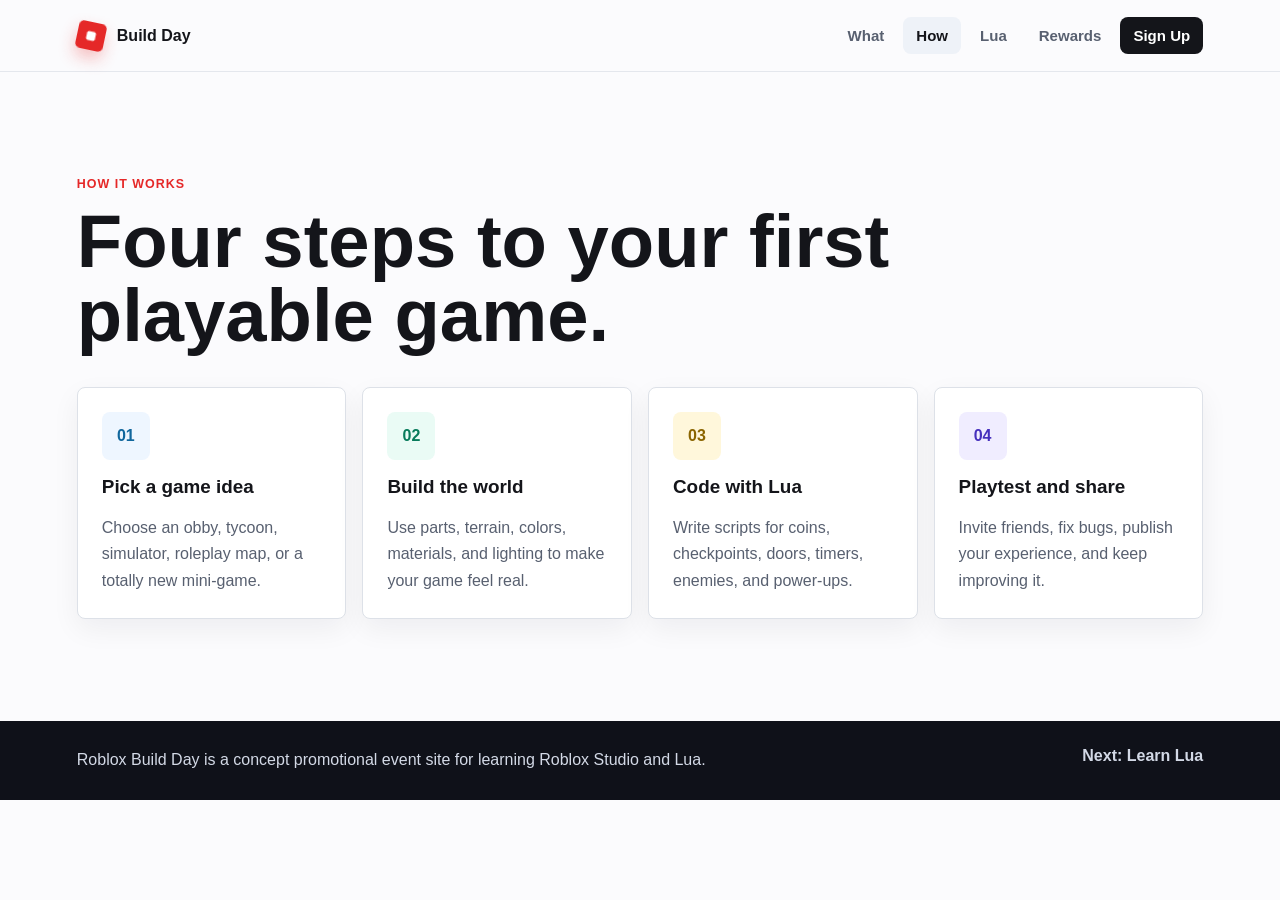
==== how.html @ 8aafc984 "Split site into multiple pages" ====
<!DOCTYPE html>
<html lang="en">
  <head>
    <meta charset="UTF-8" />
    <meta name="viewport" content="width=device-width, initial-scale=1.0" />
    <title>How It Works | Roblox Build Day</title>
    <link rel="stylesheet" href="styles.css" />
  </head>
  <body>
    <header class="site-header">
      <a class="brand" href="index.html" aria-label="Roblox Build Day home">
        <span class="brand-mark" aria-hidden="true"></span>
        <span>Build Day</span>
      </a>

      <button class="menu-toggle" type="button" aria-label="Open navigation" aria-expanded="false">
        <span></span>
        <span></span>
        <span></span>
      </button>

      <nav class="site-nav" aria-label="Main navigation">
        <a href="what.html">What</a>
        <a class="active" href="how.html">How</a>
        <a href="lua.html">Lua</a>
        <a href="rewards.html">Rewards</a>
        <a class="nav-cta" href="signup.html">Sign Up</a>
      </nav>
    </header>

    <main>
      <section class="page-hero" aria-labelledby="works-title">
        <div class="section-heading">
          <p class="eyebrow">How it works</p>
          <h1 class="page-title" id="works-title">Four steps to your first playable game.</h1>
        </div>

        <div class="steps">
          <article class="step-card">
            <span class="step-number">01</span>
            <h3>Pick a game idea</h3>
            <p>Choose an obby, tycoon, simulator, roleplay map, or a totally new mini-game.</p>
          </article>
          <article class="step-card">
            <span class="step-number">02</span>
            <h3>Build the world</h3>
            <p>Use parts, terrain, colors, materials, and lighting to make your game feel real.</p>
          </article>
          <article class="step-card">
            <span class="step-number">03</span>
            <h3>Code with Lua</h3>
            <p>Write scripts for coins, checkpoints, doors, timers, enemies, and power-ups.</p>
          </article>
          <article class="step-card">
            <span class="step-number">04</span>
            <h3>Playtest and share</h3>
            <p>Invite friends, fix bugs, publish your experience, and keep improving it.</p>
          </article>
        </div>
      </section>
    </main>

    <footer class="site-footer">
      <p>Roblox Build Day is a concept promotional event site for learning Roblox Studio and Lua.</p>
      <a href="lua.html">Next: Learn Lua</a>
    </footer>

    <script src="script.js"></script>
  </body>
</html>
---- styles.css ----
:root {
  --ink: #14151a;
  --muted: #586070;
  --paper: #fbfbfd;
  --line: #dde1e8;
  --red: #e52828;
  --red-dark: #b9141d;
  --sky: #46b9ff;
  --mint: #35d6a5;
  --gold: #ffd35a;
  --violet: #6f57ff;
  --night: #171b2b;
  --white: #ffffff;
  --shadow: 0 20px 55px rgba(20, 21, 26, 0.14);
  --kept-display-font: "Avenir Next", "Trebuchet MS", Verdana, sans-serif;
  --main-font: Optima, Candara, "Avenir Next", sans-serif;
  --code-font: Menlo, Monaco, Consolas, "Courier New", monospace;
}

* {
  box-sizing: border-box;
}

html {
  scroll-behavior: smooth;
}

body {
  margin: 0;
  background: var(--paper);
  color: var(--ink);
  font-family: var(--main-font);
}

a {
  color: inherit;
  text-decoration: none;
}

button,
input,
select,
textarea {
  font: inherit;
}

.site-header {
  position: sticky;
  top: 0;
  z-index: 20;
  display: flex;
  align-items: center;
  justify-content: space-between;
  min-height: 72px;
  padding: 0 6vw;
  background: rgba(251, 251, 253, 0.92);
  border-bottom: 1px solid rgba(221, 225, 232, 0.78);
  backdrop-filter: blur(18px);
}

.brand {
  display: inline-flex;
  align-items: center;
  gap: 12px;
  font-weight: 900;
  letter-spacing: 0;
}

.brand-mark {
  width: 28px;
  aspect-ratio: 1;
  display: inline-block;
  background: var(--red);
  transform: rotate(12deg);
  border-radius: 5px;
  position: relative;
  box-shadow: 0 8px 16px rgba(229, 40, 40, 0.28);
}

.brand-mark::after {
  content: "";
  position: absolute;
  width: 9px;
  aspect-ratio: 1;
  inset: 50%;
  transform: translate(-50%, -50%);
  background: var(--white);
  border-radius: 2px;
}

.site-nav {
  display: flex;
  align-items: center;
  gap: 6px;
}

.site-nav a {
  padding: 10px 13px;
  border-radius: 8px;
  color: var(--muted);
  font-weight: 800;
  font-size: 0.94rem;
}

.site-nav a:hover,
.site-nav a:focus-visible,
.site-nav a.active {
  background: #eef2f8;
  color: var(--ink);
  outline: none;
}

.site-nav .nav-cta,
.site-nav .nav-cta.active {
  background: var(--ink);
  color: var(--white);
}

.menu-toggle {
  display: none;
  width: 42px;
  aspect-ratio: 1;
  border: 1px solid var(--line);
  background: var(--white);
  border-radius: 8px;
  padding: 10px;
}

.menu-toggle span {
  display: block;
  height: 2px;
  background: var(--ink);
  margin: 5px 0;
}

.hero {
  min-height: calc(100vh - 120px);
  display: grid;
  grid-template-columns: minmax(0, 0.92fr) minmax(320px, 1.08fr);
  gap: clamp(28px, 5vw, 72px);
  align-items: center;
  padding: clamp(28px, 5vw, 56px) 6vw 24px;
  overflow: hidden;
  background:
    linear-gradient(90deg, rgba(255, 255, 255, 0.9), rgba(255, 255, 255, 0.35)),
    radial-gradient(circle at 85% 12%, rgba(70, 185, 255, 0.35), transparent 30%),
    radial-gradient(circle at 52% 84%, rgba(53, 214, 165, 0.24), transparent 32%),
    #f4f7fb;
}

.eyebrow {
  margin: 0 0 10px;
  color: var(--red);
  font-weight: 900;
  text-transform: uppercase;
  letter-spacing: 0.08em;
  font-size: 0.78rem;
}

h1,
h2,
h3,
p {
  overflow-wrap: anywhere;
}

h1 {
  max-width: 740px;
  margin: 0;
  font-family: var(--kept-display-font);
  font-size: clamp(3.4rem, 8vw, 7.1rem);
  line-height: 0.88;
  letter-spacing: 0;
  font-weight: 900;
}

.page-title {
  max-width: 900px;
  font-family: var(--main-font);
  font-size: clamp(2.5rem, 5.8vw, 5.6rem);
  line-height: 1;
  font-weight: 700;
}

h2 {
  margin: 0;
  font-size: clamp(2.1rem, 4.8vw, 4.9rem);
  line-height: 0.96;
  letter-spacing: 0;
}

h3 {
  margin: 0;
  font-size: 1.18rem;
  line-height: 1.18;
}

p {
  line-height: 1.65;
}

.hero-text {
  max-width: 620px;
  color: var(--muted);
  font-family: Optima, Candara, "Avenir Next", sans-serif;
  font-weight: 500;
  font-size: clamp(1.05rem, 1.7vw, 1.28rem);
  line-height: 1.7;
  margin: 24px 0 0;
}

.hero-actions {
  display: flex;
  flex-wrap: wrap;
  gap: 12px;
  margin-top: 30px;
}

.button {
  display: inline-flex;
  align-items: center;
  justify-content: center;
  min-height: 48px;
  padding: 0 20px;
  border: 0;
  border-radius: 8px;
  font-weight: 900;
  cursor: pointer;
  transition: transform 180ms ease, box-shadow 180ms ease, background 180ms ease;
}

.button:hover,
.button:focus-visible {
  transform: translateY(-2px);
  outline: none;
}

.button.primary {
  background: var(--red);
  color: var(--white);
  box-shadow: 0 14px 24px rgba(229, 40, 40, 0.28);
}

.button.primary:hover,
.button.primary:focus-visible {
  background: var(--red-dark);
}

.button.secondary {
  background: var(--white);
  color: var(--ink);
  border: 1px solid var(--line);
}

.hero-stats {
  display: grid;
  grid-template-columns: repeat(3, minmax(0, 1fr));
  gap: 10px;
  max-width: 620px;
  margin: 34px 0 0;
}

.hero-stats div {
  padding: 16px;
  background: rgba(255, 255, 255, 0.74);
  border: 1px solid rgba(221, 225, 232, 0.82);
  border-radius: 8px;
}

.hero-stats dt {
  font-family: var(--kept-display-font);
  font-weight: 900;
  font-size: 1.22rem;
}

.hero-stats dd {
  margin: 4px 0 0;
  color: var(--muted);
  font-size: 0.88rem;
}

.hero-visual {
  min-height: 460px;
  position: relative;
  border-radius: 8px;
  background: #202438;
  box-shadow: var(--shadow);
  overflow: hidden;
  border: 1px solid rgba(20, 21, 26, 0.16);
}

#buildCanvas {
  display: block;
  width: 100%;
  height: 100%;
  min-height: 460px;
}

.studio-panel {
  position: absolute;
  display: grid;
  gap: 7px;
  min-width: 130px;
  padding: 12px;
  border: 1px solid rgba(255, 255, 255, 0.14);
  border-radius: 8px;
  background: rgba(13, 16, 28, 0.78);
  color: #dce7ff;
  font-size: 0.78rem;
  box-shadow: 0 16px 35px rgba(0, 0, 0, 0.24);
}

.studio-panel span:not(.panel-title),
.studio-panel code {
  padding: 7px 8px;
  border-radius: 6px;
  background: rgba(255, 255, 255, 0.08);
}

.panel-title {
  color: var(--gold);
  font-weight: 900;
}

.panel-left {
  left: 18px;
  top: 18px;
}

.panel-right {
  right: 18px;
  bottom: 18px;
}

.section {
  padding: clamp(60px, 8vw, 108px) 6vw;
}

.page-hero {
  padding: clamp(58px, 8vw, 112px) 6vw;
}

.section-inner,
.section-heading,
.signup-layout {
  max-width: 1180px;
  margin: 0 auto;
}

.split {
  display: grid;
  grid-template-columns: minmax(0, 0.95fr) minmax(280px, 1.05fr);
  gap: clamp(26px, 5vw, 70px);
  align-items: start;
}

.split p:last-child {
  margin: 0;
  color: var(--muted);
  font-size: 1.12rem;
}

.band.light {
  background: var(--white);
  border-block: 1px solid var(--line);
}

.band.dark {
  background: var(--night);
  color: var(--white);
}

.band.dark .eyebrow {
  color: var(--gold);
}

.band.dark p {
  color: #c7d1e4;
}

.band.red {
  background:
    linear-gradient(135deg, rgba(229, 40, 40, 0.94), rgba(185, 20, 29, 0.98)),
    var(--red);
  color: var(--white);
}

.band.red .eyebrow,
.band.red p {
  color: rgba(255, 255, 255, 0.86);
}

.section-heading {
  margin-bottom: 34px;
}

.section-heading h2 {
  max-width: 850px;
}

.steps,
.rewards-grid {
  max-width: 1180px;
  margin: 0 auto;
  display: grid;
  grid-template-columns: repeat(4, minmax(0, 1fr));
  gap: 16px;
}

.page-grid {
  max-width: 1180px;
  margin: 0 auto;
  display: grid;
  grid-template-columns: repeat(4, minmax(0, 1fr));
  gap: 16px;
}

.page-card {
  min-height: 240px;
  display: flex;
  flex-direction: column;
  justify-content: space-between;
  gap: 16px;
  padding: 24px;
  background: var(--white);
  border: 1px solid var(--line);
  border-radius: 8px;
  box-shadow: 0 10px 28px rgba(20, 21, 26, 0.06);
  transition: transform 180ms ease, box-shadow 180ms ease, border-color 180ms ease;
}

.page-card:hover,
.page-card:focus-visible {
  transform: translateY(-4px);
  border-color: #b7dfff;
  box-shadow: 0 18px 38px rgba(20, 21, 26, 0.12);
  outline: none;
}

.page-card span {
  width: fit-content;
  padding: 7px 10px;
  border-radius: 8px;
  background: #eef6ff;
  color: #11679d;
  font-weight: 900;
}

.page-card p {
  margin: 0;
  color: var(--muted);
}

.step-card,
.rewards-grid article {
  min-height: 230px;
  padding: 24px;
  background: var(--white);
  border: 1px solid var(--line);
  border-radius: 8px;
  box-shadow: 0 10px 28px rgba(20, 21, 26, 0.06);
}

.step-card {
  display: flex;
  flex-direction: column;
  gap: 16px;
}

.step-number {
  width: 48px;
  aspect-ratio: 1;
  display: inline-grid;
  place-items: center;
  border-radius: 8px;
  background: #eef6ff;
  color: #11679d;
  font-weight: 900;
}

.step-card:nth-child(2) .step-number {
  background: #eafbf5;
  color: #087b5b;
}

.step-card:nth-child(3) .step-number {
  background: #fff7db;
  color: #8b6500;
}

.step-card:nth-child(4) .step-number {
  background: #f0edff;
  color: #4630bd;
}

.step-card p,
.rewards-grid p {
  margin: 0;
  color: var(--muted);
}

.lua-lab {
  max-width: 1180px;
  margin: 0 auto;
  display: grid;
  grid-template-columns: minmax(0, 1.15fr) minmax(280px, 0.85fr);
  gap: 18px;
  min-width: 0;
}

.code-window,
.quiz-panel {
  min-width: 0;
  border-radius: 8px;
  border: 1px solid rgba(255, 255, 255, 0.14);
  background: #0f1322;
  box-shadow: 0 18px 48px rgba(0, 0, 0, 0.22);
}

.window-bar {
  display: flex;
  gap: 8px;
  padding: 14px;
  border-bottom: 1px solid rgba(255, 255, 255, 0.12);
}

.window-bar span {
  width: 12px;
  aspect-ratio: 1;
  border-radius: 50%;
  background: var(--red);
}

.window-bar span:nth-child(2) {
  background: var(--gold);
}

.window-bar span:nth-child(3) {
  background: var(--mint);
}

pre {
  margin: 0;
  padding: clamp(20px, 4vw, 38px);
  overflow-x: auto;
  max-width: 100%;
  color: #e8f3ff;
  font-family: var(--code-font);
  font-size: clamp(0.95rem, 1.7vw, 1.22rem);
  line-height: 1.7;
}

.quiz-panel {
  padding: 26px;
}

.quiz-options {
  display: grid;
  gap: 10px;
  margin-top: 18px;
}

.quiz-options button {
  min-height: 46px;
  padding: 0 14px;
  border: 1px solid rgba(255, 255, 255, 0.14);
  border-radius: 8px;
  background: rgba(255, 255, 255, 0.08);
  color: var(--white);
  cursor: pointer;
  font-weight: 900;
}

.quiz-options button:hover,
.quiz-options button:focus-visible {
  background: rgba(255, 255, 255, 0.16);
  outline: none;
}

.quiz-options button.correct {
  background: rgba(53, 214, 165, 0.28);
  border-color: var(--mint);
}

.quiz-options button.wrong {
  background: rgba(229, 40, 40, 0.28);
  border-color: #ff7777;
}

.quiz-result {
  min-height: 28px;
  margin: 18px 0 0;
  font-weight: 900;
}

.rewards-grid {
  grid-template-columns: repeat(3, minmax(0, 1fr));
}

.rewards-grid article {
  min-height: 190px;
}

.idea-tool {
  max-width: 1180px;
  margin: 26px auto 0;
  display: grid;
  grid-template-columns: minmax(0, 1fr) auto;
  gap: 16px;
  align-items: center;
  padding: 24px;
  background: #eef6ff;
  border: 1px solid #c9e4ff;
  border-radius: 8px;
}

.idea-tool p:last-child {
  grid-column: 1 / -1;
  margin: 0;
  color: #22324a;
  font-weight: 900;
  font-size: 1.2rem;
}

.signup-layout {
  display: grid;
  grid-template-columns: minmax(0, 0.92fr) minmax(300px, 1.08fr);
  gap: clamp(24px, 5vw, 70px);
  align-items: start;
}

.signup-layout h2 {
  max-width: 640px;
}

.signup-form {
  display: grid;
  gap: 16px;
  padding: 24px;
  background: var(--white);
  color: var(--ink);
  border-radius: 8px;
  box-shadow: 0 20px 50px rgba(94, 0, 8, 0.22);
}

.signup-form label {
  display: grid;
  gap: 8px;
  color: #303642;
  font-weight: 900;
}

.signup-form input,
.signup-form select,
.signup-form textarea {
  width: 100%;
  border: 1px solid #cad1dc;
  border-radius: 8px;
  padding: 13px 14px;
  background: #f8fafc;
  color: var(--ink);
  resize: vertical;
}

.signup-form input:focus,
.signup-form select:focus,
.signup-form textarea:focus {
  border-color: var(--sky);
  box-shadow: 0 0 0 4px rgba(70, 185, 255, 0.18);
  outline: none;
}

.form-message {
  min-height: 26px;
  margin: 0;
  color: var(--red-dark);
  font-weight: 900;
}

.form-message.success {
  color: #087b5b;
}

.site-footer {
  display: flex;
  flex-wrap: wrap;
  justify-content: space-between;
  gap: 16px;
  padding: 26px 6vw;
  background: #0f1119;
  color: #d3d9e6;
}

.site-footer p {
  margin: 0;
}

.site-footer a {
  font-weight: 900;
}

@media (max-width: 930px) {
  .menu-toggle {
    display: block;
  }

  .site-nav {
    position: absolute;
    top: 72px;
    right: 6vw;
    left: 6vw;
    display: none;
    flex-direction: column;
    align-items: stretch;
    padding: 10px;
    background: var(--white);
    border: 1px solid var(--line);
    border-radius: 8px;
    box-shadow: var(--shadow);
  }

  .site-nav.open {
    display: flex;
  }

  .site-nav a {
    text-align: center;
  }

  .hero,
  .split,
  .lua-lab,
  .signup-layout {
    grid-template-columns: 1fr;
  }

  .hero {
    min-height: auto;
  }

  .hero-visual {
    min-height: 390px;
  }

  #buildCanvas {
    min-height: 390px;
  }

  .steps {
    grid-template-columns: repeat(2, minmax(0, 1fr));
  }

  .page-grid {
    grid-template-columns: repeat(2, minmax(0, 1fr));
  }
}

@media (max-width: 640px) {
  .site-header {
    padding-inline: 18px;
  }

  .site-nav {
    left: 18px;
    right: 18px;
  }

  .hero,
  .section {
    padding-inline: 18px;
  }

  .hero {
    gap: 18px;
    padding-top: 20px;
    padding-bottom: 16px;
  }

  h1 {
    font-size: 2.9rem;
    line-height: 0.92;
  }

  .hero-text {
    margin-top: 14px;
    font-size: 1rem;
    line-height: 1.48;
  }

  .hero-actions {
    margin-top: 18px;
  }

  .hero-stats,
  .steps,
  .rewards-grid,
  .idea-tool,
  .page-grid {
    grid-template-columns: 1fr;
  }

  .hero-stats {
    display: none;
  }

  .hero-visual {
    min-height: 220px;
  }

  #buildCanvas {
    min-height: 220px;
  }

  .studio-panel {
    min-width: 108px;
    font-size: 0.7rem;
    padding: 9px;
  }

  .panel-left {
    left: 10px;
    top: 10px;
  }

  .panel-right {
    right: 10px;
    bottom: 10px;
  }
}
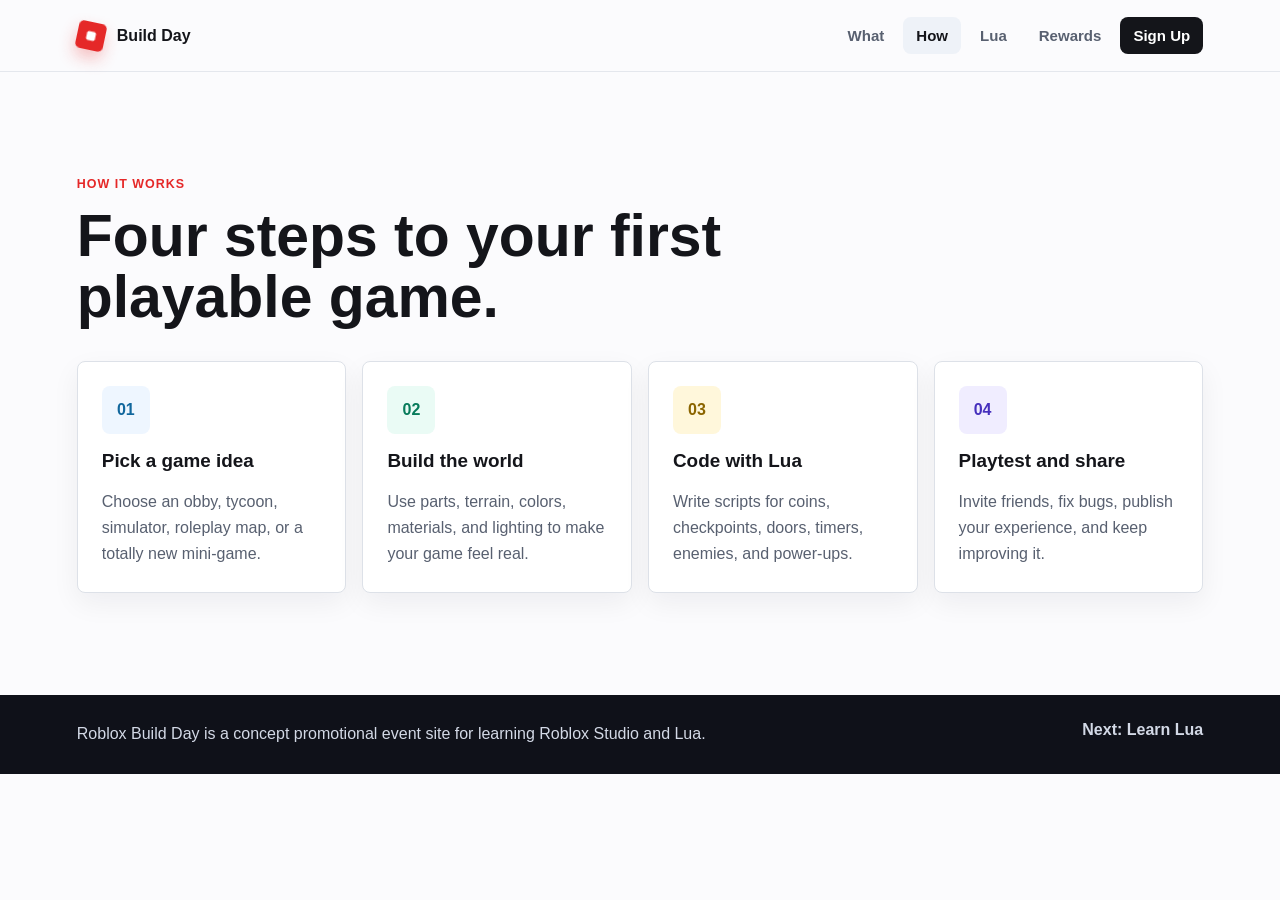
==== commit cbc26db8: "Force refresh of website assets" ====
--- a/how.html
+++ b/how.html
@@ -4,7 +4,7 @@
     <meta charset="UTF-8" />
     <meta name="viewport" content="width=device-width, initial-scale=1.0" />
     <title>How It Works | Roblox Build Day</title>
-    <link rel="stylesheet" href="styles.css" />
+    <link rel="stylesheet" href="styles.css?v=20260627b" />
   </head>
   <body>
     <header class="site-header">
@@ -65,6 +65,6 @@
       <a href="lua.html">Next: Learn Lua</a>
     </footer>
 
-    <script src="script.js"></script>
+    <script src="script.js?v=20260627b"></script>
   </body>
 </html>
--- a/styles.css
+++ b/styles.css
@@ -175,10 +175,10 @@
 }
 
 .page-title {
-  max-width: 900px;
+  max-width: 840px;
   font-family: var(--main-font);
-  font-size: clamp(2.5rem, 5.8vw, 5.6rem);
-  line-height: 1;
+  font-size: clamp(2.35rem, 4.6vw, 4.8rem);
+  line-height: 1.04;
   font-weight: 700;
 }
 
@@ -361,7 +361,8 @@
 }
 
 .band.light {
-  background: var(--white);
+  background:
+    linear-gradient(180deg, #ffffff 0%, #f7f9fc 100%);
   border-block: 1px solid var(--line);
 }
 
@@ -396,6 +397,42 @@
 
 .section-heading h2 {
   max-width: 850px;
+}
+
+.home-pages {
+  position: relative;
+  overflow: hidden;
+}
+
+.home-pages::before {
+  content: "";
+  position: absolute;
+  inset: 0;
+  background:
+    linear-gradient(90deg, rgba(70, 185, 255, 0.11), transparent 38%),
+    linear-gradient(270deg, rgba(53, 214, 165, 0.12), transparent 42%);
+  pointer-events: none;
+}
+
+.home-pages .section-heading,
+.home-pages .page-grid {
+  position: relative;
+}
+
+.home-pages .section-heading {
+  display: grid;
+  grid-template-columns: minmax(220px, 0.45fr) minmax(0, 1fr);
+  gap: 28px;
+  align-items: end;
+}
+
+.home-pages .section-heading .eyebrow {
+  align-self: start;
+}
+
+.home-pages .section-heading h2 {
+  max-width: 980px;
+  font-size: clamp(2.2rem, 5vw, 5rem);
 }
 
 .steps,
@@ -421,12 +458,40 @@
   flex-direction: column;
   justify-content: space-between;
   gap: 16px;
-  padding: 24px;
-  background: var(--white);
-  border: 1px solid var(--line);
+  position: relative;
+  padding: 26px;
+  background:
+    linear-gradient(180deg, rgba(255, 255, 255, 0.96), rgba(248, 250, 252, 0.96)),
+    var(--white);
+  border: 1px solid rgba(202, 209, 220, 0.9);
   border-radius: 8px;
   box-shadow: 0 10px 28px rgba(20, 21, 26, 0.06);
+  overflow: hidden;
   transition: transform 180ms ease, box-shadow 180ms ease, border-color 180ms ease;
+}
+
+.page-card::before {
+  content: "";
+  position: absolute;
+  inset: 0 0 auto;
+  height: 5px;
+  background: var(--red);
+}
+
+.page-card::after {
+  content: ">";
+  width: 34px;
+  aspect-ratio: 1;
+  display: grid;
+  place-items: center;
+  position: absolute;
+  right: 18px;
+  top: 18px;
+  border-radius: 8px;
+  background: #eef2f8;
+  color: var(--ink);
+  font-family: var(--kept-display-font);
+  font-weight: 900;
 }
 
 .page-card:hover,
@@ -449,6 +514,61 @@
 .page-card p {
   margin: 0;
   color: var(--muted);
+}
+
+.page-card h3 {
+  max-width: 78%;
+  font-size: 1.45rem;
+}
+
+.what-hero {
+  background:
+    linear-gradient(135deg, #ffffff 0%, #f8fbff 58%, #eef7ff 100%);
+}
+
+.what-hero .split {
+  align-items: center;
+}
+
+.what-hero .page-title {
+  max-width: 680px;
+  font-size: clamp(2.4rem, 4.4vw, 4.35rem);
+}
+
+.intro-panel {
+  padding: clamp(22px, 3vw, 34px);
+  background: rgba(255, 255, 255, 0.82);
+  border: 1px solid rgba(202, 209, 220, 0.9);
+  border-radius: 8px;
+  box-shadow: 0 18px 42px rgba(20, 21, 26, 0.08);
+}
+
+.intro-panel p {
+  margin: 0;
+  color: var(--muted);
+  font-size: 1.12rem;
+}
+
+.mini-facts {
+  display: flex;
+  flex-wrap: wrap;
+  gap: 8px;
+  margin-top: 22px;
+}
+
+.mini-facts span {
+  padding: 9px 11px;
+  border-radius: 8px;
+  background: #eef6ff;
+  color: #11679d;
+  font-weight: 900;
+  font-size: 0.9rem;
+}
+
+.what-details .section-heading h2 {
+  max-width: 780px;
+  font-size: clamp(2.05rem, 3.6vw, 3.75rem);
+  line-height: 1.08;
 }
 
 .step-card,
